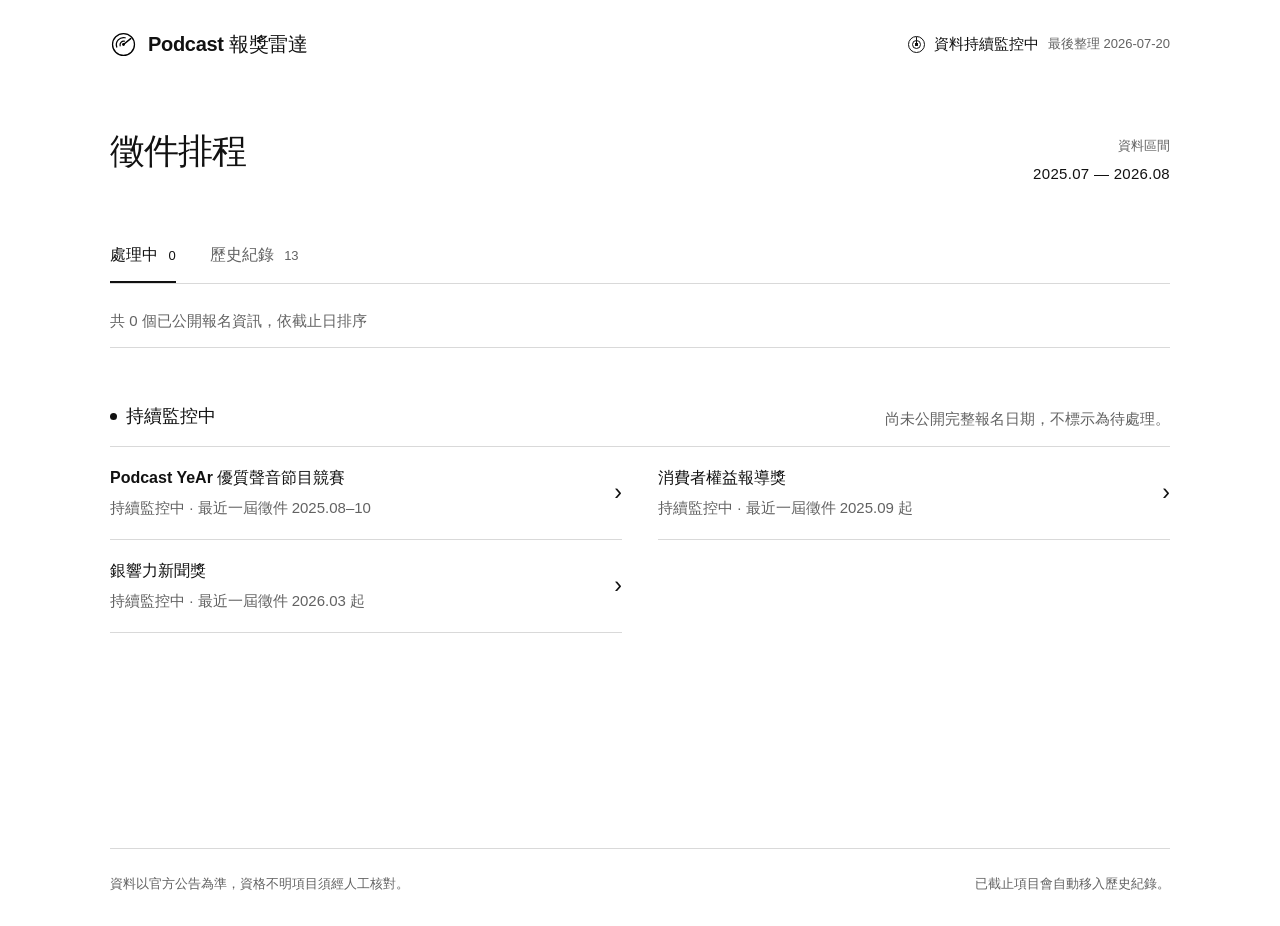
==== index.html @ 78721f6e "移除「系統新發現」與每週 Google News 獎項探索功能 Google News 巡檢抓到的候選內容未先確認是否為 Podcast 獎項、華語範圍或地區資格，會把無關內容（例如一般新聞獎項）帶進" ====
<!doctype html>
<html lang="zh-Hant">
<head>
  <meta charset="UTF-8" />
  <meta name="viewport" content="width=device-width, initial-scale=1.0" />
  <meta name="description" content="Podcast 報獎雷達：徵件截止、獎項追蹤與鏡好聽節目推薦" />
  <title>Podcast 報獎雷達</title>
  <meta name="theme-color" content="#ffffff" />
  <link rel="icon" href="./radar-favicon.svg?v=26" type="image/svg+xml" sizes="any" />
  <link rel="shortcut icon" href="./radar-favicon.svg?v=26" type="image/svg+xml" />
  <link rel="stylesheet" href="./styles.css?v=26" />
</head>
<body>
  <header class="topbar">
    <div class="brand"><img src="./radar-favicon.svg?v=26" alt="" /><h1>Podcast 報獎雷達</h1></div>
    <div class="monitor-state"><span class="pulse"></span><strong>資料持續監控中</strong><span>最後整理 <time id="lastUpdated"></time></span></div>
  </header>

  <main class="main-view">
    <section class="intro">
      <div><h2>徵件排程</h2></div>
      <div class="period"><span>資料區間</span><strong>2025.07 — 2026.08</strong></div>
    </section>

    <nav class="view-tabs" role="tablist" aria-label="排程檢視">
      <button class="view-tab active" role="tab" aria-selected="true" data-view="upcoming">處理中 <span id="upcomingCount"></span></button>
      <button class="view-tab" role="tab" aria-selected="false" data-view="archive">歷史紀錄 <span id="archiveCount"></span></button>
    </nav>

    <div class="summary" id="summary"></div>
    <section class="application-list" id="applicationList" aria-live="polite"></section>
    <section class="monitor-section" id="monitorSection">
      <div class="section-label"><div><span class="monitor-dot"></span><h3>持續監控中</h3></div><p>尚未公開完整報名日期，不標示為待處理。</p></div>
      <div class="monitor-list" id="monitorList"></div>
    </section>
    <div class="empty" id="emptyState" hidden>沒有符合條件的獎項。</div>
  </main>

  <div class="panel-backdrop" id="panelBackdrop" hidden></div>
  <aside class="detail-panel" id="detailPanel" aria-live="polite" aria-hidden="true"></aside>

  <footer><span>資料以官方公告為準，資格不明項目須經人工核對。</span><span>已截止項目會自動移入歷史紀錄。</span></footer>
  <script type="module" src="./app.js?v=26"></script>
</body>
</html>
---- styles.css ----
:root {
  --canvas:#ffffff;
  --paper:#ffffff;
  --ink:#111111;
  --muted:#626262;
  --faint:#8a8a8a;
  --line:#d9d9d9;
  --action:#0057ff;
  --fit-high:#0a0a0a;
  --fit-priority:#0a0a0a;
  --text-xs:13px;
  --text-sm:15px;
  --text-base:16px;
  --text-lg:18px;
}

* { box-sizing:border-box; }
html { min-height:100%; color-scheme:light; background:#ffffff; font-size:16px; }
body {
  min-height:100%;
  margin:0;
  color:var(--ink);
  background:#ffffff;
  font-family:-apple-system,BlinkMacSystemFont,"Helvetica Neue","Segoe UI","PingFang TC","Noto Sans TC","Microsoft JhengHei",sans-serif;
  font-size:var(--text-base);
  font-weight:400;
  line-height:1.65;
  -webkit-font-smoothing:antialiased;
  text-rendering:optimizeLegibility;
}
button,input,select { font:inherit; }
button { color:inherit; }
h1,h2,h3,p { margin-top:0; }
button:focus-visible,a:focus-visible,input:focus-visible,select:focus-visible { outline:2px solid var(--ink); outline-offset:4px; }

.topbar {
  width:min(1060px,calc(100% - 48px));
  min-height:88px;
  display:flex;
  align-items:center;
  justify-content:space-between;
  gap:28px;
  margin:0 auto;
  padding:25px 0;
}
.brand { display:flex; align-items:center; gap:11px; }
.brand img { width:27px; height:27px; }
.brand h1 { margin:0; font-size:20px; font-weight:550; letter-spacing:-.015em; }
.monitor-state { display:flex; align-items:center; gap:9px; color:var(--muted); font-size:var(--text-xs); }
.monitor-state strong { color:var(--ink); font-size:var(--text-sm); font-weight:500; }
.pulse { position:relative; width:17px; height:17px; flex:0 0 auto; overflow:hidden; border:1.5px solid var(--ink); border-radius:50%; background:radial-gradient(circle,var(--ink) 0 1.5px,transparent 1.7px); }
.pulse::before { content:""; position:absolute; top:.5px; left:7.25px; width:1px; height:7.5px; background:var(--ink); transform-origin:50% 100%; animation:radar-sweep 2.4s linear infinite; }
.pulse::after { content:""; position:absolute; inset:3px; border:1px solid var(--ink); border-radius:50%; }
@keyframes radar-sweep { to { transform:rotate(360deg); } }

.main-view {
  width:min(1060px,calc(100% - 48px));
  min-height:calc(100vh - 140px);
  margin:0 auto;
  padding:42px 0 108px;
  background:#ffffff;
}
.intro { display:flex; align-items:start; justify-content:space-between; gap:40px; }
.intro h2 { margin:0; font-size:35px; line-height:1.2; font-weight:500; letter-spacing:-.025em; }
.intro p { max-width:620px; margin:0; color:var(--muted); font-size:17px; line-height:1.7; }
.period { display:grid; gap:6px; flex:0 0 auto; padding-top:5px; text-align:right; }
.period span { color:var(--muted); font-size:var(--text-xs); }
.period strong { font-size:var(--text-sm); font-weight:500; letter-spacing:.02em; }

.view-tabs { display:flex; gap:34px; margin-top:42px; border-bottom:1px solid var(--line); }
.view-tab {
  padding:13px 0 12px;
  border:0;
  border-bottom:2px solid transparent;
  color:var(--muted);
  background:transparent;
  font-size:var(--text-base);
  font-weight:500;
  cursor:pointer;
}
.view-tab.active { color:var(--ink); border-bottom-color:var(--ink); }
.view-tab span { margin-left:6px; color:inherit; font-size:var(--text-xs); }

.summary { margin-top:24px; color:var(--muted); font-size:var(--text-sm); line-height:1.7; }

.application-list { display:grid; margin-top:14px; border-top:1px solid var(--line); }
.application-card {
  position:relative;
  width:100%;
  display:grid;
  grid-template-columns:200px minmax(0,1fr) auto;
  align-items:center;
  gap:28px;
  min-height:130px;
  padding:26px 8px 26px 20px;
  border:0;
  border-bottom:1px solid var(--line);
  border-radius:0;
  background:#ffffff;
  text-align:left;
  cursor:pointer;
  transition:background .16s ease;
}
.application-card:hover { background:#ffffff; }
.application-card:hover h3 { text-decoration:underline; text-decoration-thickness:1px; text-underline-offset:5px; }
.application-card.actionable::before { content:""; position:absolute; top:26px; bottom:26px; left:0; width:2px; background:var(--action); }
.deadline-block { display:flex; align-items:end; gap:10px; }
.deadline-date { width:4.4ch; display:grid; grid-template-columns:2ch .35ch 2ch; align-items:baseline; color:var(--ink); font-size:56px; font-weight:500; line-height:.94; letter-spacing:-.055em; font-variant-numeric:tabular-nums; font-feature-settings:"tnum" 1; }
.deadline-month { text-align:right; }
.deadline-separator { text-align:center; }
.deadline-day { text-align:left; }
.deadline-word { padding-bottom:5px; color:var(--muted); font-size:var(--text-sm); font-weight:500; }
.application-card h3 { margin:0 0 9px; font-size:22px; line-height:1.45; font-weight:550; letter-spacing:-.012em; }
.application-meta { margin:0; color:var(--muted); font-size:var(--text-sm); line-height:1.75; }
.application-tag { display:inline-flex; align-items:center; padding:4px 9px; border:1px solid var(--action); border-radius:999px; color:#fff; background:var(--action); font-size:var(--text-xs); font-weight:550; white-space:nowrap; }
.application-tag::before { content:none; }
.days-left { display:block; margin-top:8px; color:var(--action); text-align:right; font-size:var(--text-sm); font-weight:500; }
.archive-card { color:var(--ink); filter:none; }
.archive-card .deadline-date,.archive-card .deadline-word { color:var(--ink); }
.archive-card .application-tag { border-color:var(--ink); color:var(--ink); background:#fff; }

.monitor-section { margin-top:54px; padding-top:0; border-top:0; }
.section-label { display:flex; align-items:end; justify-content:space-between; gap:24px; margin-bottom:14px; }
.section-label>div { display:flex; align-items:center; gap:9px; }
.section-label h3 { margin:0; font-size:var(--text-lg); font-weight:550; }
.section-label p { margin:0; color:var(--muted); font-size:var(--text-sm); }
.monitor-dot { width:7px; height:7px; border-radius:50%; background:var(--ink); }
.monitor-list { display:grid; grid-template-columns:repeat(2,minmax(0,1fr)); column-gap:36px; border-top:1px solid var(--line); }
.monitor-card {
  width:100%;
  display:flex;
  align-items:center;
  justify-content:space-between;
  gap:18px;
  min-height:90px;
  padding:18px 0;
  border:0;
  border-bottom:1px solid var(--line);
  border-radius:0;
  background:#ffffff;
  text-align:left;
  cursor:pointer;
}
.monitor-card:hover { color:#000; }
.monitor-card strong { display:block; margin-bottom:5px; color:var(--ink); font-size:var(--text-base); font-weight:550; }
.monitor-card span { color:var(--muted); font-size:var(--text-sm); }
.monitor-card .arrow { color:var(--ink); font-size:23px; font-weight:300; line-height:1; }

.empty { margin-top:28px; padding:64px 0; border-top:1px solid var(--line); border-bottom:1px solid var(--line); color:var(--muted); text-align:center; font-size:var(--text-base); }

.panel-backdrop { position:fixed; z-index:10; inset:0; background:transparent; }
.detail-panel {
  display:none;
  position:fixed;
  z-index:11;
  top:0;
  right:0;
  width:min(660px,96vw);
  height:100vh;
  overflow:auto;
  padding:42px 52px 88px;
  background:#ffffff;
  border-left:1px solid var(--line);
  box-shadow:none;
}
.detail-panel.show { display:block; }
.detail-top { display:flex; justify-content:space-between; align-items:center; gap:18px; }
.detail-close { padding:8px 0; border:0; color:var(--muted); background:transparent; font-size:var(--text-sm); cursor:pointer; }
.detail-kicker { margin:0; color:var(--muted); font-size:var(--text-xs); font-weight:500; letter-spacing:.025em; }
.detail-status { display:inline-flex; align-items:center; margin:30px 0 16px; padding:4px 9px; border:1px solid var(--action); border-radius:999px; color:#fff; background:var(--action); font-size:var(--text-xs); font-weight:550; }
.detail-status::before { content:none; }
.detail-status.monitor,.detail-status.archive { border-color:var(--ink); color:var(--ink); background:#fff; }
.detail-panel h2 { margin-bottom:10px; font-size:34px; line-height:1.3; font-weight:500; letter-spacing:-.025em; }
.detail-organizer { margin-bottom:32px; color:var(--muted); font-size:var(--text-base); }
.detail-deadline { margin:10px 0 0; padding:25px 0 34px; border-top:1px solid var(--line); border-bottom:0; border-radius:0; background:#ffffff; }
.detail-deadline span { display:block; color:var(--muted); font-size:var(--text-sm); }
.detail-deadline strong { display:block; margin:5px 0 8px; color:var(--ink); font-size:38px; line-height:1.3; font-weight:500; letter-spacing:-.025em; font-variant-numeric:tabular-nums; }
.detail-section { padding:32px 0; border-top:1px solid var(--line); }
.detail-section h3 { margin-bottom:16px; font-size:19px; line-height:1.5; font-weight:600; letter-spacing:-.008em; }
.detail-section p { max-width:54ch; margin:0; font-size:var(--text-base); line-height:1.8; }
.detail-section-heading { display:flex; align-items:baseline; justify-content:space-between; gap:20px; margin-bottom:22px; }
.detail-section-heading h3 { margin:0; }
.detail-section-heading>span { color:var(--muted); font-size:var(--text-xs); }

.recommendation-note { max-width:54ch; margin:0 0 26px; color:var(--muted); font-size:var(--text-sm); line-height:1.85; }
.selection-disclaimer { display:grid; gap:6px; margin:0 0 32px; padding:1px 0 1px 17px; border:0; border-left:2px solid var(--ink); }
.selection-disclaimer strong { font-size:var(--text-sm); font-weight:550; }
.selection-disclaimer span { color:var(--muted); font-size:var(--text-sm); line-height:1.7; }
.recommendation-list { display:grid; border-top:1px solid var(--line); }
.recommendation-item {
  width:100%;
  display:block;
  padding:27px 0 30px;
  border:0;
  border-bottom:1px solid var(--line);
  border-radius:0;
  color:var(--ink);
  background:#ffffff;
  box-shadow:none;
}
.recommendation-item.fit-high,.recommendation-item.fit-priority { border-color:var(--line); box-shadow:none; }
.recommendation-item.fit-high:hover,.recommendation-item.fit-priority:hover { border-color:var(--line); background:transparent; }
.recommendation-main { width:100%; display:grid; gap:9px; }
.recommendation-main strong { font-size:var(--text-lg); line-height:1.45; font-weight:550; }
.recommendation-main small { color:var(--muted); font-size:var(--text-xs); }
.recommendation-reason { max-width:54ch; margin-top:5px; color:var(--ink); font-size:var(--text-sm); line-height:1.8; }
.program-link { display:flex; align-items:center; justify-content:space-between; gap:16px; color:var(--ink); text-decoration:none; }
.program-link>span { color:var(--muted); font-size:var(--text-xs); font-weight:500; white-space:nowrap; }
.program-link:hover strong { text-decoration:underline; text-underline-offset:4px; }
.fit-tag { width:max-content; display:inline-flex; align-items:center; padding:5px 11px; border:1px solid var(--ink); border-radius:999px; color:var(--ink); background:transparent; font-size:var(--text-xs); font-weight:600; letter-spacing:.01em; }
.fit-tag::before { content:none; }
.fit-high .fit-tag { border-color:var(--ink); color:#fff; background:var(--ink); }
.fit-priority .fit-tag { border:2px solid var(--ink); color:var(--ink); background:#fff; }
.episode-examples { display:grid; gap:0; margin-top:22px; padding-top:20px; border-top:1px solid var(--line); }
.episode-label { margin-bottom:8px; color:var(--muted) !important; font-size:var(--text-xs) !important; font-weight:500; }
.episode-link { display:flex; align-items:center; justify-content:space-between; gap:14px; padding:11px 0; border-radius:0; color:var(--ink); background:transparent; text-decoration:none; }
.episode-link:hover strong { text-decoration:underline; text-underline-offset:3px; }
.episode-link strong { display:block; font-size:var(--text-sm); font-weight:500; line-height:1.6; }
.episode-link small { display:block; margin-top:2px; color:var(--muted); font-size:var(--text-xs); }
.episode-link>span:last-child { color:var(--muted); }
.episode-pending { margin-top:15px; padding-top:13px; border-top:1px solid var(--line); color:var(--muted); font-size:var(--text-sm); }
.recommendation-empty { display:grid; gap:8px; padding:28px 0; border-top:1px solid var(--line); border-bottom:1px solid var(--line); background:transparent; }
.recommendation-empty strong { font-size:var(--text-base); font-weight:550; }
.recommendation-empty span { color:var(--muted); font-size:var(--text-sm); line-height:1.7; }

.detail-meta { display:grid; gap:17px; }
.detail-meta div { display:grid; grid-template-columns:104px 1fr; gap:22px; font-size:var(--text-base); }
.detail-meta dt { color:var(--muted); }
.detail-meta dd { margin:0; line-height:1.7; }
.meta-link { display:inline-block; margin-top:7px; color:var(--ink); font-size:var(--text-sm); font-weight:600; text-decoration:underline; text-underline-offset:4px; }
.source-section { padding-top:27px; padding-bottom:27px; }
.source-link { display:flex; align-items:center; justify-content:space-between; gap:20px; margin:0; color:var(--ink); background:transparent; font-size:var(--text-lg); font-weight:600; text-decoration:none; }
.source-link span { width:42px; height:42px; display:grid; place-items:center; border-radius:50%; color:#fff; background:var(--ink); }
footer { width:min(1060px,calc(100% - 48px)); display:flex; justify-content:space-between; gap:24px; margin:0 auto; padding:24px 0 32px; border-top:1px solid var(--line); color:var(--muted); font-size:var(--text-xs); }

@media(prefers-reduced-motion:reduce) {
  .pulse::before { animation:none; transform:rotate(45deg); }
}

@media(max-width:760px) {
  .topbar { width:min(100% - 32px,1060px); min-height:70px; padding:18px 0; }
  .brand img { width:25px; height:25px; }
  .brand h1 { font-size:18px; }
  .monitor-state>span:last-child { display:none; }
  .monitor-state strong { font-size:13px; }
  .main-view { width:min(100% - 32px,1060px); padding:34px 0 80px; }
  .intro { align-items:start; flex-direction:column; gap:22px; }
  .intro h2 { font-size:34px; }
  .intro p { font-size:var(--text-base); }
  .period { text-align:left; }
  .view-tabs { margin-top:30px; }
  .application-card { grid-template-columns:1fr; gap:18px; min-height:0; padding:25px 8px 25px 17px; }
  .application-card.actionable::before { top:24px; bottom:24px; }
  .deadline-date { font-size:54px; }
  .application-tag { justify-self:start; }
  .days-left { text-align:left; }
  .monitor-list { grid-template-columns:1fr; }
  .section-label { align-items:start; flex-direction:column; gap:8px; }
  .detail-panel { padding:30px 25px 64px; }
  .detail-panel h2 { font-size:30px; }
  .detail-deadline strong { font-size:33px; }
  footer { width:min(100% - 32px,1060px); flex-direction:column; }
}
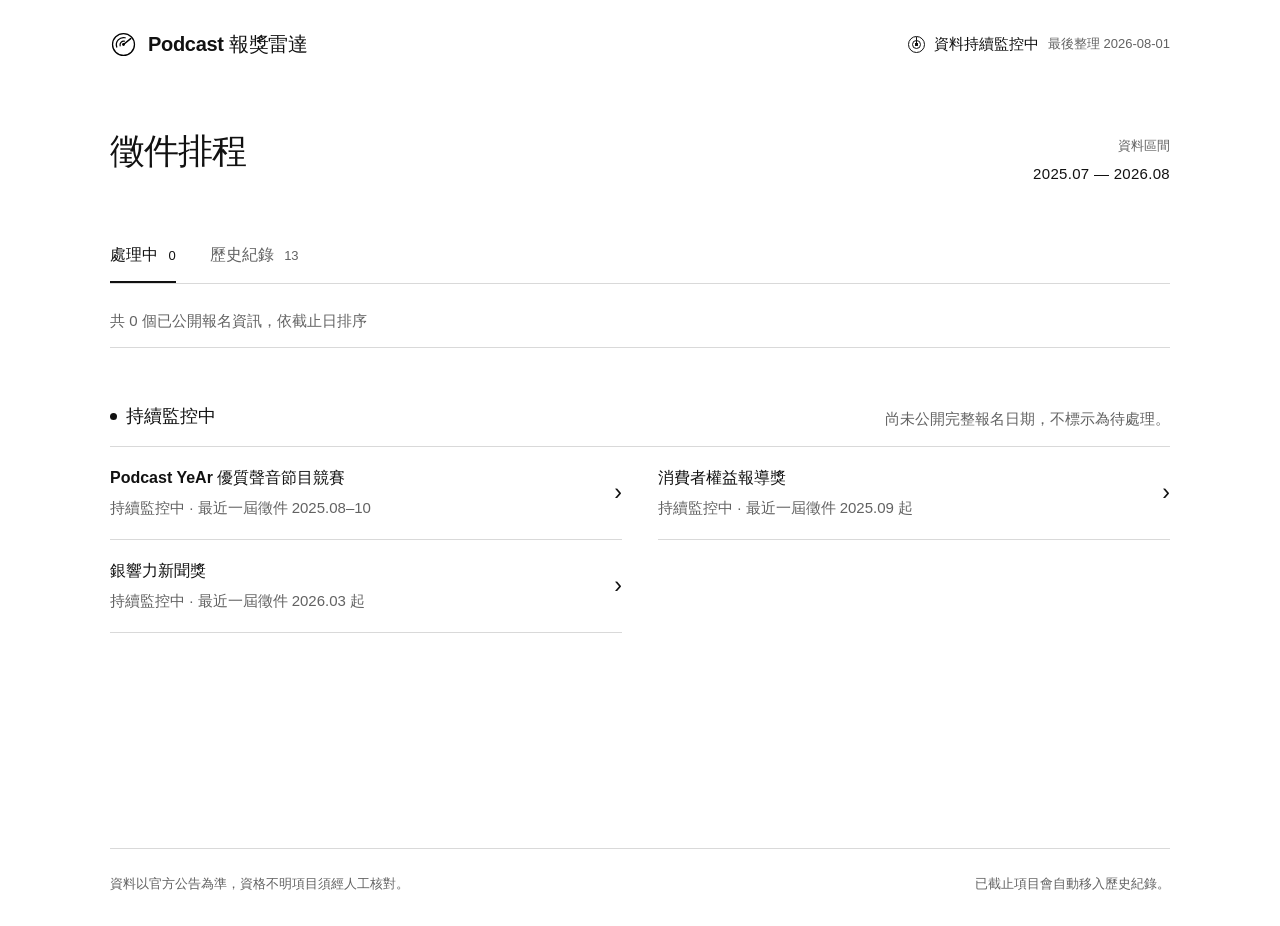
==== commit dcb47e93: "爬蟲改為真正每兩週執行一次，首頁改顯示爬蟲真實抓取日期 背景：cron 排程沒有「每兩週」這個單位，原本掛的是每月排程；而首頁「最後整理」其實是 data/awards.json 的人工維護日期 up" ====
--- a/index.html
+++ b/index.html
@@ -6,13 +6,13 @@
   <meta name="description" content="Podcast 報獎雷達：徵件截止、獎項追蹤與鏡好聽節目推薦" />
   <title>Podcast 報獎雷達</title>
   <meta name="theme-color" content="#ffffff" />
-  <link rel="icon" href="./radar-favicon.svg?v=26" type="image/svg+xml" sizes="any" />
-  <link rel="shortcut icon" href="./radar-favicon.svg?v=26" type="image/svg+xml" />
-  <link rel="stylesheet" href="./styles.css?v=26" />
+  <link rel="icon" href="./radar-favicon.svg?v=28" type="image/svg+xml" sizes="any" />
+  <link rel="shortcut icon" href="./radar-favicon.svg?v=28" type="image/svg+xml" />
+  <link rel="stylesheet" href="./styles.css?v=28" />
 </head>
 <body>
   <header class="topbar">
-    <div class="brand"><img src="./radar-favicon.svg?v=26" alt="" /><h1>Podcast 報獎雷達</h1></div>
+    <div class="brand"><img src="./radar-favicon.svg?v=28" alt="" /><h1>Podcast 報獎雷達</h1></div>
     <div class="monitor-state"><span class="pulse"></span><strong>資料持續監控中</strong><span>最後整理 <time id="lastUpdated"></time></span></div>
   </header>
 
@@ -40,6 +40,6 @@
   <aside class="detail-panel" id="detailPanel" aria-live="polite" aria-hidden="true"></aside>
 
   <footer><span>資料以官方公告為準，資格不明項目須經人工核對。</span><span>已截止項目會自動移入歷史紀錄。</span></footer>
-  <script type="module" src="./app.js?v=26"></script>
+  <script type="module" src="./app.js?v=28"></script>
 </body>
 </html>
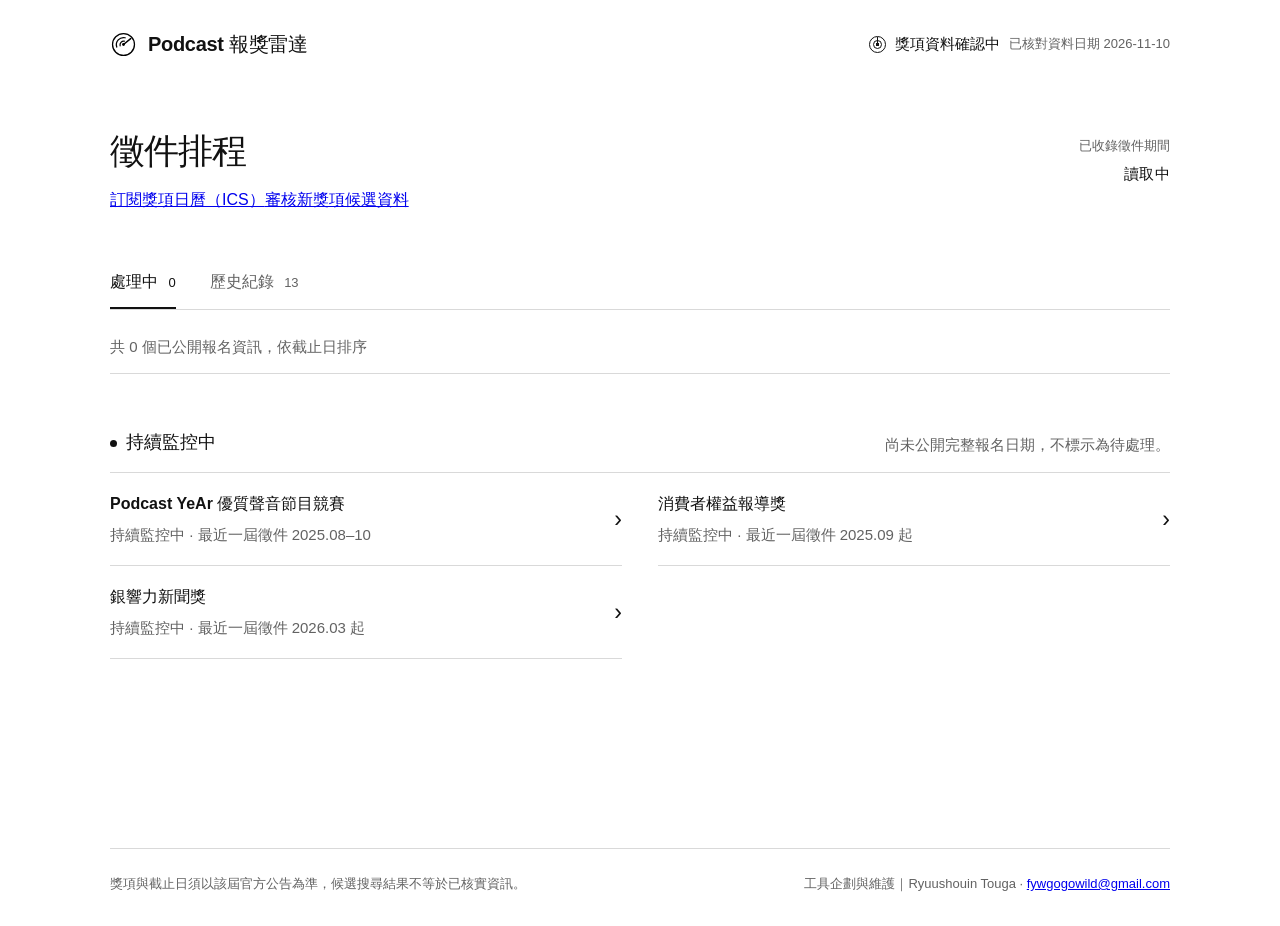
==== commit 1ec5a411: "報獎雷達移除節目推薦並呈現獎項資料核對狀態" ====
--- a/index.html
+++ b/index.html
@@ -3,24 +3,27 @@
 <head>
   <meta charset="UTF-8" />
   <meta name="viewport" content="width=device-width, initial-scale=1.0" />
-  <meta name="description" content="Podcast 報獎雷達：徵件截止、獎項追蹤與鏡好聽節目推薦" />
+  <meta name="description" content="Podcast 報獎雷達：徵件截止、官方公告核對與獎項日曆" />
   <title>Podcast 報獎雷達</title>
   <meta name="theme-color" content="#ffffff" />
-  <link rel="icon" href="./radar-favicon.svg?v=28" type="image/svg+xml" sizes="any" />
-  <link rel="shortcut icon" href="./radar-favicon.svg?v=28" type="image/svg+xml" />
-  <link rel="stylesheet" href="./styles.css?v=28" />
+  <link rel="icon" href="./radar-favicon.svg?v=29" type="image/svg+xml" sizes="any" />
+  <link rel="shortcut icon" href="./radar-favicon.svg?v=29" type="image/svg+xml" />
+  <link rel="stylesheet" href="./styles.css?v=29" />
 </head>
 <body>
   <header class="topbar">
-    <div class="brand"><img src="./radar-favicon.svg?v=28" alt="" /><h1>Podcast 報獎雷達</h1></div>
-    <div class="monitor-state"><span class="pulse"></span><strong>資料持續監控中</strong><span>最後整理 <time id="lastUpdated"></time></span></div>
+    <div class="brand"><img src="./radar-favicon.svg?v=29" alt="" /><h1>Podcast 報獎雷達</h1></div>
+    <div class="monitor-state"><span class="pulse"></span><strong id="dataStatus">獎項資料確認中</strong><span>已核對資料日期 <time id="lastUpdated"></time></span></div>
   </header>
 
   <main class="main-view">
     <section class="intro">
       <div><h2>徵件排程</h2></div>
-      <div class="period"><span>資料區間</span><strong>2025.07 — 2026.08</strong></div>
+      <div class="period"><span>已收錄徵件期間</span><strong id="periodLabel">讀取中</strong></div>
     </section>
+
+    <div class="data-notice" id="dataNotice" role="status"></div>
+    <div class="site-actions"><a href="./awards.ics" class="site-action">訂閱獎項日曆（ICS）</a><a href="./review.html" class="site-action secondary">審核新獎項候選資料</a></div>
 
     <nav class="view-tabs" role="tablist" aria-label="排程檢視">
       <button class="view-tab active" role="tab" aria-selected="true" data-view="upcoming">處理中 <span id="upcomingCount"></span></button>
@@ -39,7 +42,7 @@
   <div class="panel-backdrop" id="panelBackdrop" hidden></div>
   <aside class="detail-panel" id="detailPanel" aria-live="polite" aria-hidden="true"></aside>
 
-  <footer><span>資料以官方公告為準，資格不明項目須經人工核對。</span><span>已截止項目會自動移入歷史紀錄。</span></footer>
-  <script type="module" src="./app.js?v=28"></script>
+  <footer><span>獎項與截止日須以該屆官方公告為準，候選搜尋結果不等於已核實資訊。</span><span>工具企劃與維護｜Ryuushouin Touga · <a href="mailto:fywgogowild@gmail.com">fywgogowild@gmail.com</a></span></footer>
+  <script type="module" src="./app.js?v=29"></script>
 </body>
 </html>
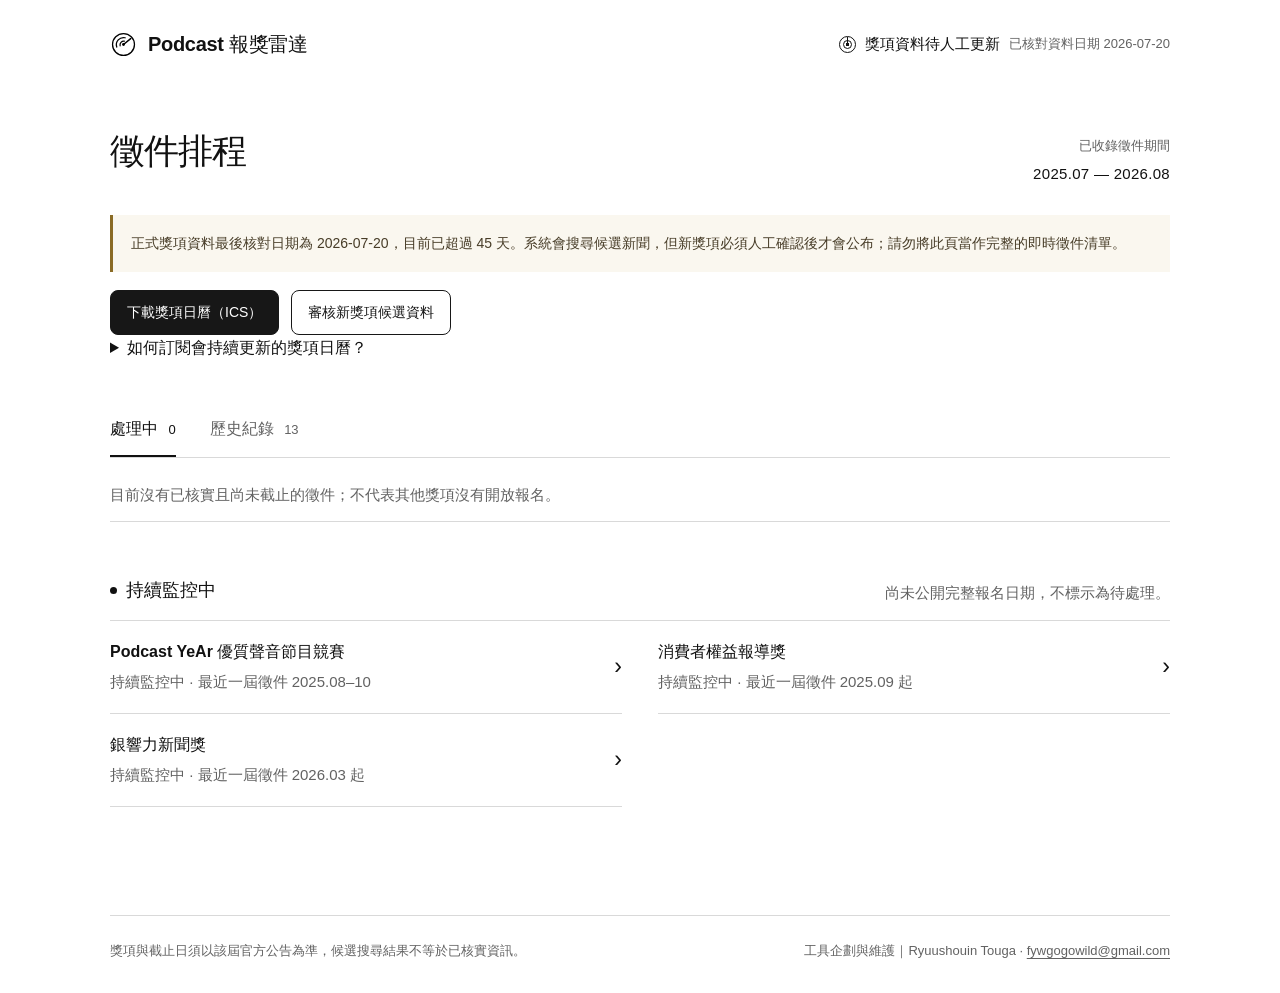
==== commit cffaba3d: "釐清日曆下載與訂閱，新增 Google 日曆訂閱步驟及複製網址" ====
--- a/index.html
+++ b/index.html
@@ -8,7 +8,7 @@
   <meta name="theme-color" content="#ffffff" />
   <link rel="icon" href="./radar-favicon.svg?v=29" type="image/svg+xml" sizes="any" />
   <link rel="shortcut icon" href="./radar-favicon.svg?v=29" type="image/svg+xml" />
-  <link rel="stylesheet" href="./styles.css?v=29" />
+  <link rel="stylesheet" href="./styles.css?v=30" />
 </head>
 <body>
   <header class="topbar">
@@ -23,7 +23,8 @@
     </section>
 
     <div class="data-notice" id="dataNotice" role="status"></div>
-    <div class="site-actions"><a href="./awards.ics" class="site-action">訂閱獎項日曆（ICS）</a><a href="./review.html" class="site-action secondary">審核新獎項候選資料</a></div>
+    <div class="site-actions"><a href="./awards.ics" class="site-action">下載獎項日曆（ICS）</a><a href="./review.html" class="site-action secondary">審核新獎項候選資料</a></div>
+    <details class="calendar-help"><summary>如何訂閱會持續更新的獎項日曆？</summary><p>Google 日曆：開啟「其他日曆」旁的 ＋ →「從網址新增」，貼上下方網址。這是訂閱，不是匯入一次性的檔案。系統只收錄已核實的徵件資訊，未核實的候選新聞不會出現在日曆中。</p><div class="calendar-url"><code id="calendarUrl">https://mirrorvoicegit.github.io/podcast-awards/awards.ics</code><button id="copyCalendarUrl" type="button">複製網址</button></div><p id="copyCalendarFeedback" class="copy-feedback" aria-live="polite"></p></details>
 
     <nav class="view-tabs" role="tablist" aria-label="排程檢視">
       <button class="view-tab active" role="tab" aria-selected="true" data-view="upcoming">處理中 <span id="upcomingCount"></span></button>
@@ -43,6 +44,6 @@
   <aside class="detail-panel" id="detailPanel" aria-live="polite" aria-hidden="true"></aside>
 
   <footer><span>獎項與截止日須以該屆官方公告為準，候選搜尋結果不等於已核實資訊。</span><span>工具企劃與維護｜Ryuushouin Touga · <a href="mailto:fywgogowild@gmail.com">fywgogowild@gmail.com</a></span></footer>
-  <script type="module" src="./app.js?v=29"></script>
+  <script type="module" src="./app.js?v=30"></script>
 </body>
 </html>
--- a/styles.css
+++ b/styles.css
@@ -6,8 +6,6 @@
   --faint:#8a8a8a;
   --line:#d9d9d9;
   --action:#0057ff;
-  --fit-high:#0a0a0a;
-  --fit-priority:#0a0a0a;
   --text-xs:13px;
   --text-sm:15px;
   --text-base:16px;
@@ -178,51 +176,6 @@
 .detail-section { padding:32px 0; border-top:1px solid var(--line); }
 .detail-section h3 { margin-bottom:16px; font-size:19px; line-height:1.5; font-weight:600; letter-spacing:-.008em; }
 .detail-section p { max-width:54ch; margin:0; font-size:var(--text-base); line-height:1.8; }
-.detail-section-heading { display:flex; align-items:baseline; justify-content:space-between; gap:20px; margin-bottom:22px; }
-.detail-section-heading h3 { margin:0; }
-.detail-section-heading>span { color:var(--muted); font-size:var(--text-xs); }
-
-.recommendation-note { max-width:54ch; margin:0 0 26px; color:var(--muted); font-size:var(--text-sm); line-height:1.85; }
-.selection-disclaimer { display:grid; gap:6px; margin:0 0 32px; padding:1px 0 1px 17px; border:0; border-left:2px solid var(--ink); }
-.selection-disclaimer strong { font-size:var(--text-sm); font-weight:550; }
-.selection-disclaimer span { color:var(--muted); font-size:var(--text-sm); line-height:1.7; }
-.recommendation-list { display:grid; border-top:1px solid var(--line); }
-.recommendation-item {
-  width:100%;
-  display:block;
-  padding:27px 0 30px;
-  border:0;
-  border-bottom:1px solid var(--line);
-  border-radius:0;
-  color:var(--ink);
-  background:#ffffff;
-  box-shadow:none;
-}
-.recommendation-item.fit-high,.recommendation-item.fit-priority { border-color:var(--line); box-shadow:none; }
-.recommendation-item.fit-high:hover,.recommendation-item.fit-priority:hover { border-color:var(--line); background:transparent; }
-.recommendation-main { width:100%; display:grid; gap:9px; }
-.recommendation-main strong { font-size:var(--text-lg); line-height:1.45; font-weight:550; }
-.recommendation-main small { color:var(--muted); font-size:var(--text-xs); }
-.recommendation-reason { max-width:54ch; margin-top:5px; color:var(--ink); font-size:var(--text-sm); line-height:1.8; }
-.program-link { display:flex; align-items:center; justify-content:space-between; gap:16px; color:var(--ink); text-decoration:none; }
-.program-link>span { color:var(--muted); font-size:var(--text-xs); font-weight:500; white-space:nowrap; }
-.program-link:hover strong { text-decoration:underline; text-underline-offset:4px; }
-.fit-tag { width:max-content; display:inline-flex; align-items:center; padding:5px 11px; border:1px solid var(--ink); border-radius:999px; color:var(--ink); background:transparent; font-size:var(--text-xs); font-weight:600; letter-spacing:.01em; }
-.fit-tag::before { content:none; }
-.fit-high .fit-tag { border-color:var(--ink); color:#fff; background:var(--ink); }
-.fit-priority .fit-tag { border:2px solid var(--ink); color:var(--ink); background:#fff; }
-.episode-examples { display:grid; gap:0; margin-top:22px; padding-top:20px; border-top:1px solid var(--line); }
-.episode-label { margin-bottom:8px; color:var(--muted) !important; font-size:var(--text-xs) !important; font-weight:500; }
-.episode-link { display:flex; align-items:center; justify-content:space-between; gap:14px; padding:11px 0; border-radius:0; color:var(--ink); background:transparent; text-decoration:none; }
-.episode-link:hover strong { text-decoration:underline; text-underline-offset:3px; }
-.episode-link strong { display:block; font-size:var(--text-sm); font-weight:500; line-height:1.6; }
-.episode-link small { display:block; margin-top:2px; color:var(--muted); font-size:var(--text-xs); }
-.episode-link>span:last-child { color:var(--muted); }
-.episode-pending { margin-top:15px; padding-top:13px; border-top:1px solid var(--line); color:var(--muted); font-size:var(--text-sm); }
-.recommendation-empty { display:grid; gap:8px; padding:28px 0; border-top:1px solid var(--line); border-bottom:1px solid var(--line); background:transparent; }
-.recommendation-empty strong { font-size:var(--text-base); font-weight:550; }
-.recommendation-empty span { color:var(--muted); font-size:var(--text-sm); line-height:1.7; }
-
 .detail-meta { display:grid; gap:17px; }
 .detail-meta div { display:grid; grid-template-columns:104px 1fr; gap:22px; font-size:var(--text-base); }
 .detail-meta dt { color:var(--muted); }
@@ -261,3 +214,12 @@
   .detail-deadline strong { font-size:33px; }
   footer { width:min(100% - 32px,1060px); flex-direction:column; }
 }
+
+/* 資料可信度提醒與入口 */
+.data-notice { margin-top:28px; padding:16px 18px; border-left:3px solid #8a6b25; background:#faf7ef; color:#473c27; font-size:14px; line-height:1.75; }
+.site-actions { display:flex; flex-wrap:wrap; gap:12px; margin-top:18px; }
+.site-action { display:inline-block; padding:10px 16px; border:1px solid #171717; border-radius:8px; color:#fff; background:#171717; text-decoration:none; font-size:14px; }
+.site-action.secondary { color:#171717; background:#fff; }
+.site-action:hover { text-decoration:underline; }
+footer a { color:inherit; text-underline-offset:3px; }
+@media (max-width:600px) { .site-actions{display:grid;} .site-action{text-align:center;} .data-notice{font-size:13px;} }
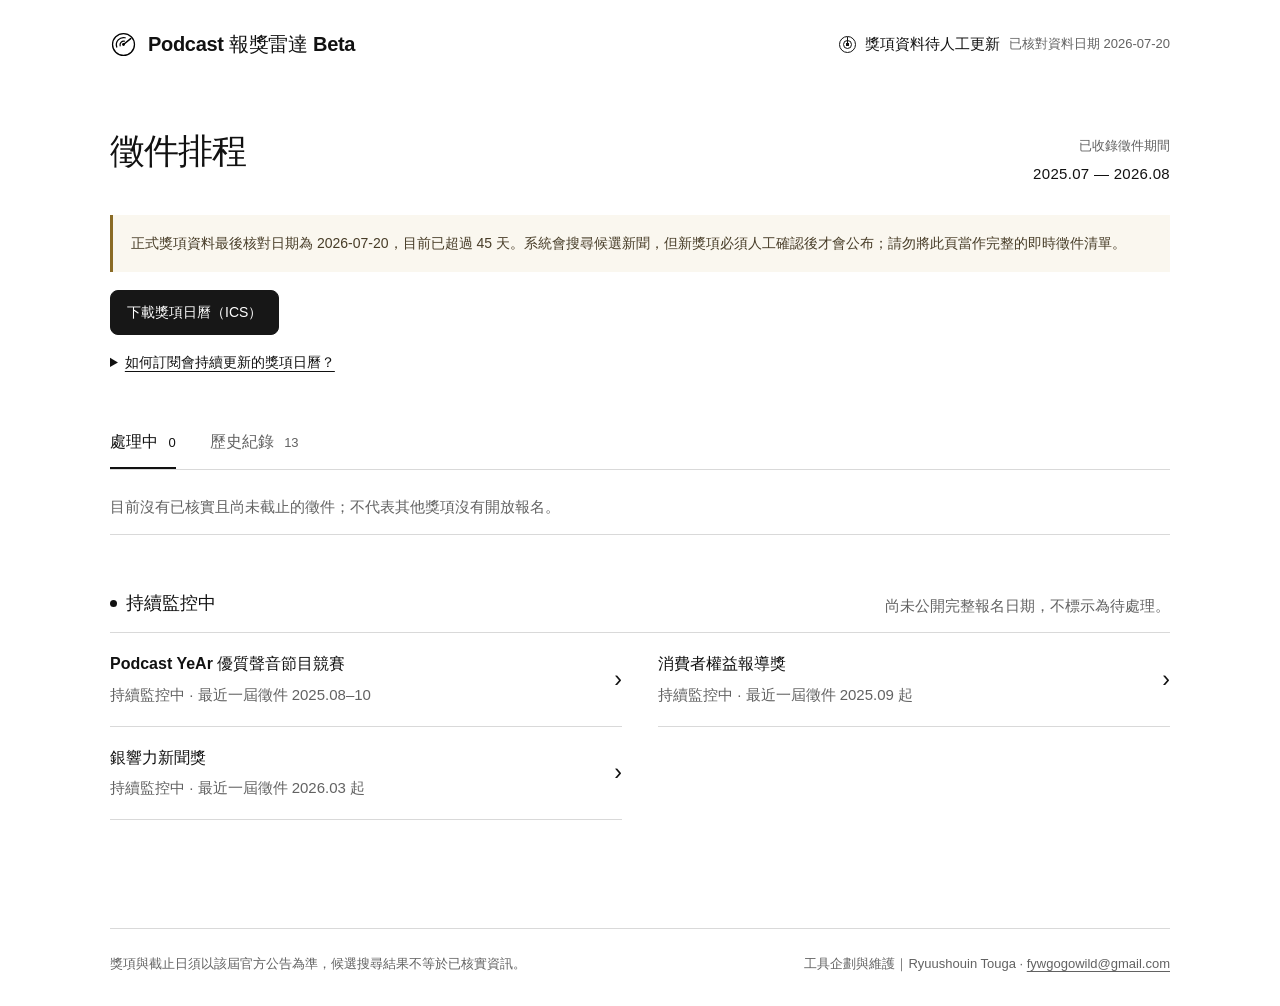
==== commit 241685e9: "報獎雷達顯示 Beta 並移除一般使用者的候選審核入口" ====
--- a/index.html
+++ b/index.html
@@ -3,16 +3,16 @@
 <head>
   <meta charset="UTF-8" />
   <meta name="viewport" content="width=device-width, initial-scale=1.0" />
-  <meta name="description" content="Podcast 報獎雷達：徵件截止、官方公告核對與獎項日曆" />
-  <title>Podcast 報獎雷達</title>
+  <meta name="description" content="Podcast 報獎雷達 Beta：獎項徵件截止、官方公告查證與獎項日曆" />
+  <title>Podcast 報獎雷達｜Beta</title>
   <meta name="theme-color" content="#ffffff" />
   <link rel="icon" href="./radar-favicon.svg?v=29" type="image/svg+xml" sizes="any" />
   <link rel="shortcut icon" href="./radar-favicon.svg?v=29" type="image/svg+xml" />
-  <link rel="stylesheet" href="./styles.css?v=30" />
+  <link rel="stylesheet" href="./styles.css?v=31" />
 </head>
 <body>
   <header class="topbar">
-    <div class="brand"><img src="./radar-favicon.svg?v=29" alt="" /><h1>Podcast 報獎雷達</h1></div>
+    <div class="brand"><img src="./radar-favicon.svg?v=29" alt="" /><h1>Podcast 報獎雷達 <span class="beta-badge">Beta</span></h1></div>
     <div class="monitor-state"><span class="pulse"></span><strong id="dataStatus">獎項資料確認中</strong><span>已核對資料日期 <time id="lastUpdated"></time></span></div>
   </header>
 
@@ -23,7 +23,7 @@
     </section>
 
     <div class="data-notice" id="dataNotice" role="status"></div>
-    <div class="site-actions"><a href="./awards.ics" class="site-action">下載獎項日曆（ICS）</a><a href="./review.html" class="site-action secondary">審核新獎項候選資料</a></div>
+    <div class="site-actions"><a href="./awards.ics" class="site-action">下載獎項日曆（ICS）</a></div>
     <details class="calendar-help"><summary>如何訂閱會持續更新的獎項日曆？</summary><p>Google 日曆：開啟「其他日曆」旁的 ＋ →「從網址新增」，貼上下方網址。這是訂閱，不是匯入一次性的檔案。系統只收錄已核實的徵件資訊，未核實的候選新聞不會出現在日曆中。</p><div class="calendar-url"><code id="calendarUrl">https://mirrorvoicegit.github.io/podcast-awards/awards.ics</code><button id="copyCalendarUrl" type="button">複製網址</button></div><p id="copyCalendarFeedback" class="copy-feedback" aria-live="polite"></p></details>
 
     <nav class="view-tabs" role="tablist" aria-label="排程檢視">
--- a/styles.css
+++ b/styles.css
@@ -223,3 +223,12 @@
 .site-action:hover { text-decoration:underline; }
 footer a { color:inherit; text-underline-offset:3px; }
 @media (max-width:600px) { .site-actions{display:grid;} .site-action{text-align:center;} .data-notice{font-size:13px;} }
+
+/* 日曆訂閱說明 */
+.calendar-help{margin-top:16px;color:var(--muted);font-size:14px}
+.calendar-help summary{cursor:pointer;text-decoration:underline;text-underline-offset:4px;color:var(--ink)}
+.calendar-help p{margin:12px 0}
+.calendar-url{display:flex;align-items:center;flex-wrap:wrap;gap:12px}
+.calendar-url code{font-size:12px;overflow-wrap:anywhere;padding:8px;background:#f6f6f6;border-radius:6px}
+.calendar-url button{padding:8px 14px;border:1px solid #171717;background:#fff;border-radius:6px;cursor:pointer}
+.copy-feedback{font-size:13px}
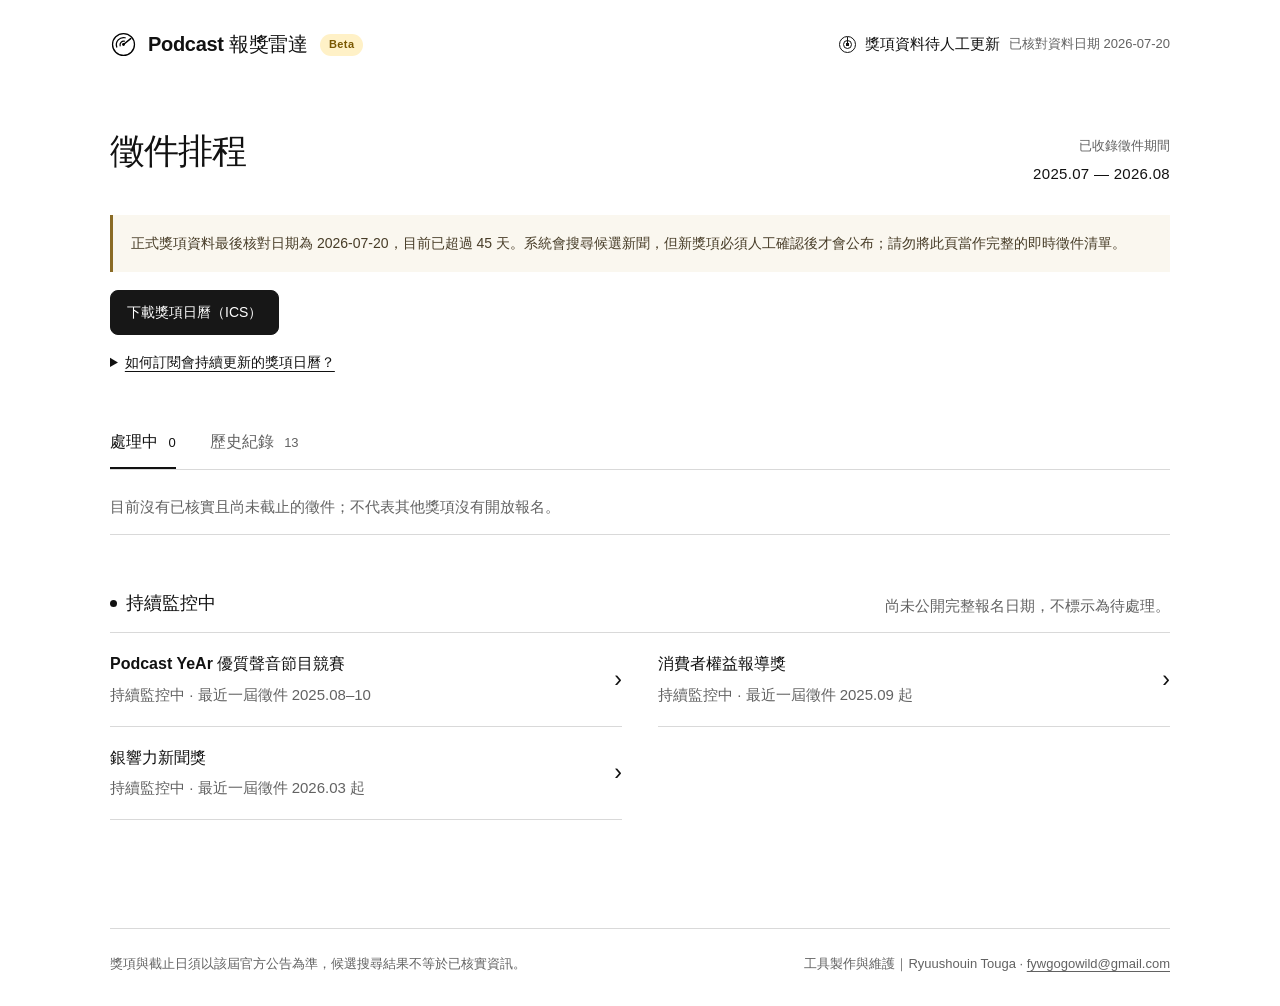
==== commit c07a3e97: "統一署名用語為「工具製作與維護」" ====
--- a/index.html
+++ b/index.html
@@ -43,7 +43,7 @@
   <div class="panel-backdrop" id="panelBackdrop" hidden></div>
   <aside class="detail-panel" id="detailPanel" aria-live="polite" aria-hidden="true"></aside>
 
-  <footer><span>獎項與截止日須以該屆官方公告為準，候選搜尋結果不等於已核實資訊。</span><span>工具企劃與維護｜Ryuushouin Touga · <a href="mailto:fywgogowild@gmail.com">fywgogowild@gmail.com</a></span></footer>
+  <footer><span>獎項與截止日須以該屆官方公告為準，候選搜尋結果不等於已核實資訊。</span><span>工具製作與維護｜Ryuushouin Touga · <a href="mailto:fywgogowild@gmail.com">fywgogowild@gmail.com</a></span></footer>
   <script type="module" src="./app.js?v=30"></script>
 </body>
 </html>
--- a/styles.css
+++ b/styles.css
@@ -232,3 +232,6 @@
 .calendar-url code{font-size:12px;overflow-wrap:anywhere;padding:8px;background:#f6f6f6;border-radius:6px}
 .calendar-url button{padding:8px 14px;border:1px solid #171717;background:#fff;border-radius:6px;cursor:pointer}
 .copy-feedback{font-size:13px}
+
+/* Beta 版本標示 */
+.beta-badge { display:inline-flex; align-items:center; vertical-align:middle; margin-left:7px; padding:2px 9px; border-radius:999px; font-size:11px; line-height:1.6; font-weight:650; letter-spacing:0.035em; color:#795700; background:#fff1c7; }
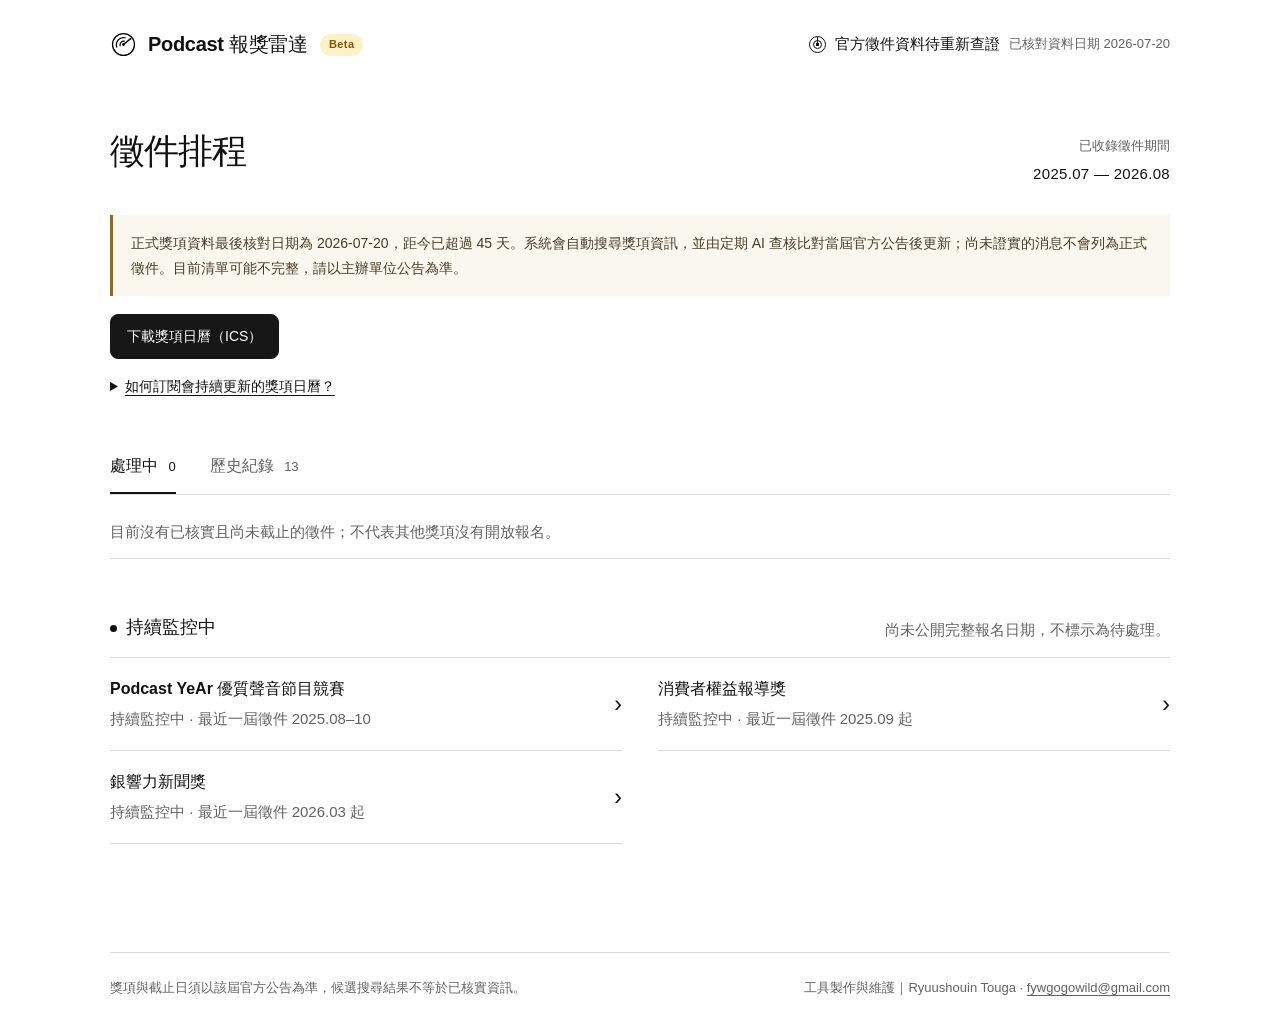
==== commit a8561154: "更新報獎雷達 JS 快取版本，確保顯示最新 AI 官方查證說明" ====
--- a/index.html
+++ b/index.html
@@ -44,6 +44,6 @@
   <aside class="detail-panel" id="detailPanel" aria-live="polite" aria-hidden="true"></aside>
 
   <footer><span>獎項與截止日須以該屆官方公告為準，候選搜尋結果不等於已核實資訊。</span><span>工具製作與維護｜Ryuushouin Touga · <a href="mailto:fywgogowild@gmail.com">fywgogowild@gmail.com</a></span></footer>
-  <script type="module" src="./app.js?v=30"></script>
+  <script type="module" src="./app.js?v=32"></script>
 </body>
 </html>
